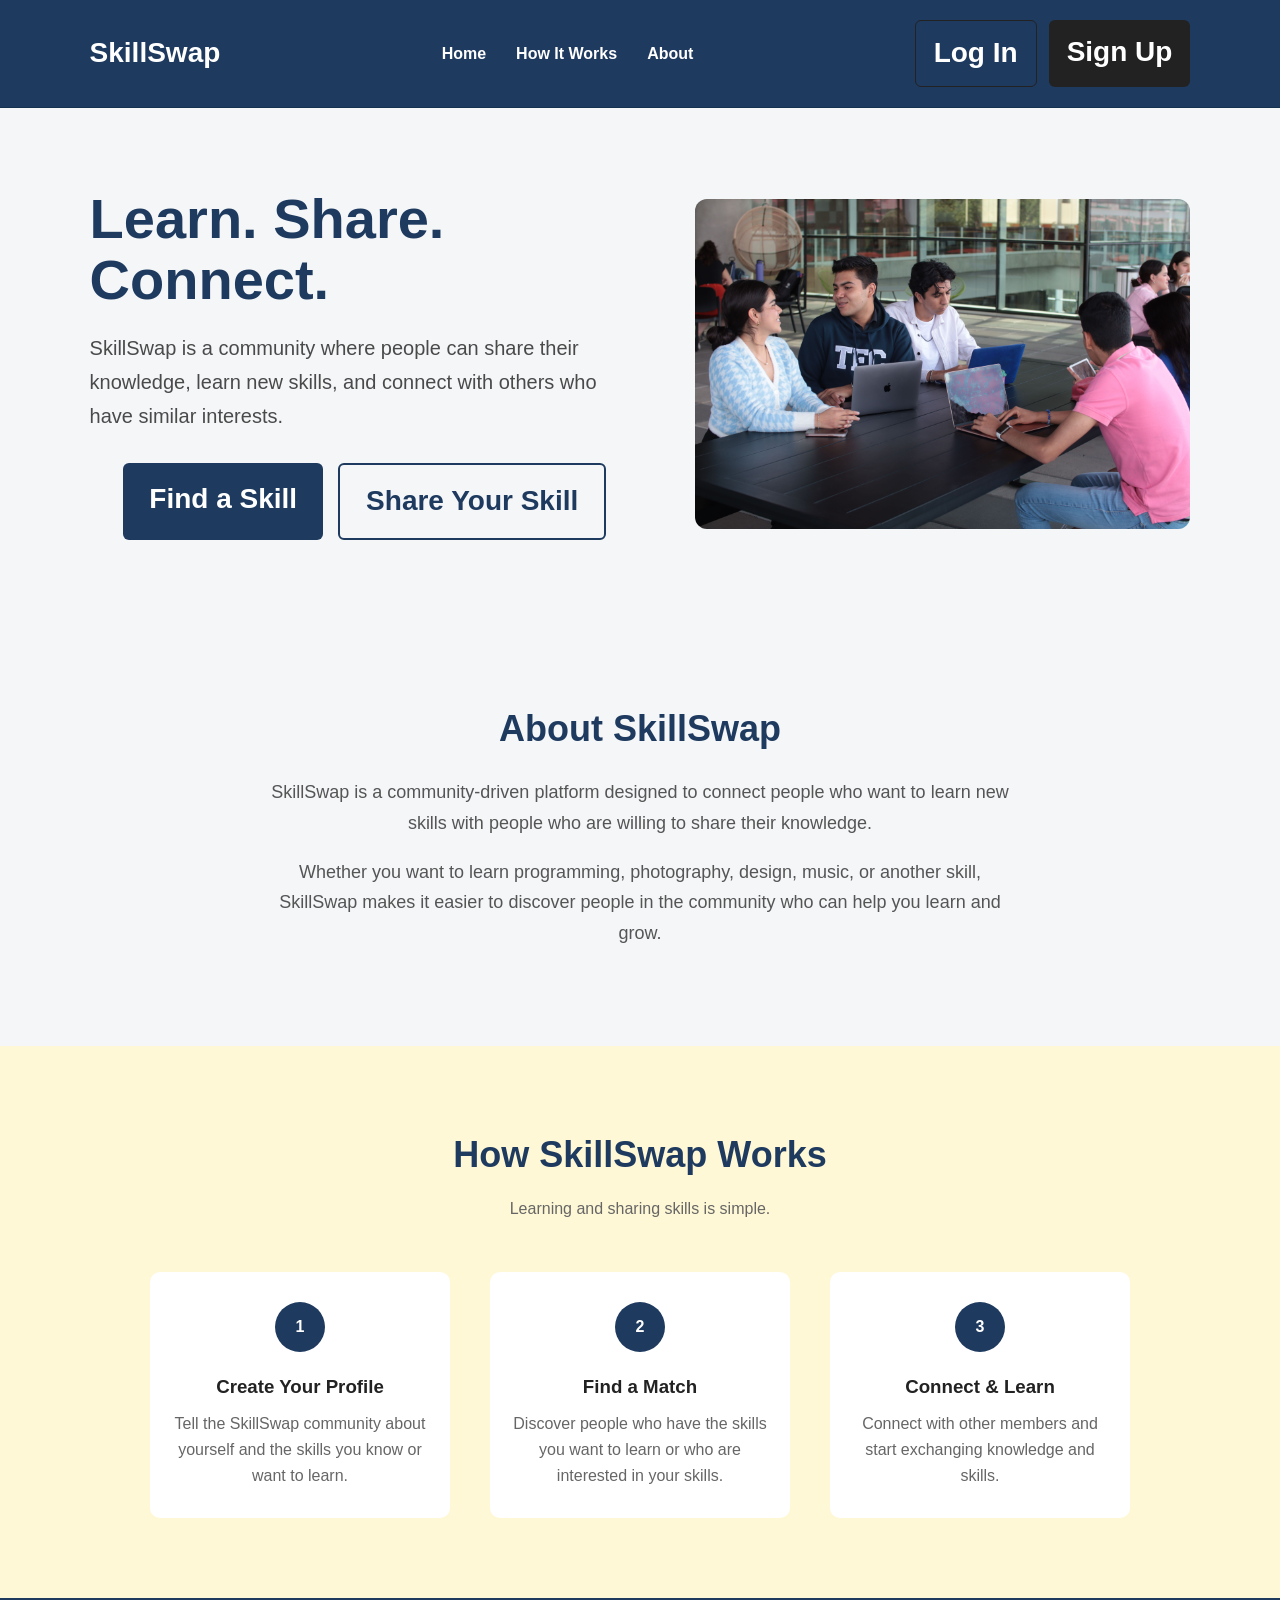
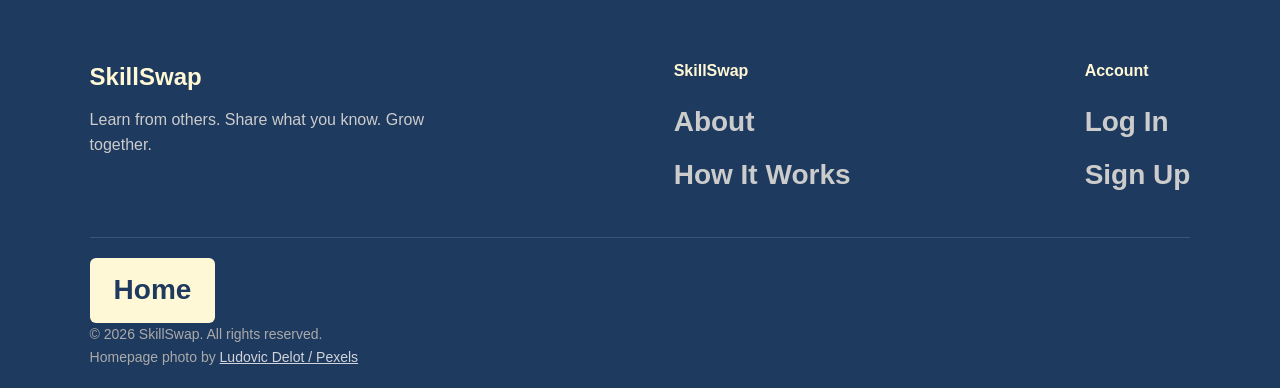
==== index.html @ ae525f86 "Add files via upload" ====
<!DOCTYPE html>
<html lang="en">

<head>
    <meta charset="UTF-8">
    <meta name="viewport" content="width=device-width, initial-scale=1.0">

    <title>SkillSwap | Learn. Share. Connect.</title>

    <link rel="stylesheet" href="css/style.css">
</head>

<body>

    <!-- ===============================
         Navigation Bar
         =============================== -->

    <header>
        <nav class="navbar">

            <div class="logo">
                <a href="index.html">SkillSwap</a>
            </div>

            <ul class="nav-links">
                <li>
                    <a href="#home" id="nav-home-button">Home</a>
                </li>

                <li id="dashboard-nav" hidden>
                    <a href="#user-dashboard">Dashboard</a>
                </li>

                <li id="browse-skills-nav" hidden>
                    <a href="#browse-skills">Browse Skills</a>
                </li>

                <li>
                    <a href="#how-it-works">How It Works</a>
                </li>

                <li>
                    <a href="#about">About</a>
                </li>
            </ul>

            <div class="nav-buttons">
                <a href="#" class="login-button" id="login-button">Log In</a>
                <a href="#" class="signup-button" id="signup-button">Sign Up</a>
                <a href="#" class="login-button" id="logout-button" hidden>Log Out</a>
            </div>

        </nav>
    </header>


    <!-- ===============================
         Main Content
         =============================== -->

    <main>

    <!-- ===============================
     Hero Section
     ================================ -->

<section id="home" class="hero">

    <div class="hero-content">

        <h1>Learn. Share. Connect.</h1>

        <p>
            SkillSwap is a community where people can share
            their knowledge, learn new skills, and connect
            with others who have similar interests.
        </p>

        <div class="hero-buttons">

            <a href="#" class="primary-button" id="find-skill-button">
                Find a Skill
            </a>

            <a href="#" class="secondary-button" id="share-skill-button">
                Share Your Skill
            </a>

        </div>

    </div>

    <div class="hero-image">
    <img
        src="images/skill-sharing.jpg"
        alt="Students collaborating and sharing knowledge"
    >
</div>

</section>  <!-- closes hero section -->

<!-- ===============================
         Sign Up Form
         =============================== -->

<section id="signup-section" class="signup-section">

    <div class="signup-form">

        <h2>Create Your Account</h2>

        <p>
            Join SkillSwap and start learning and sharing skills 
            with the community.
        </p>

    <input
        type="text"
        id="signup-name"
        placeholder="Full name"
    >

    <input
        type="email"
        id="signup-email"
        placeholder="Email address"
        >

    <input
        type="password"
        id="signup-password"
        placeholder="Password"
    >

    <button id="create-account-button">
        Create Account
    </button>
    
    <div id="signup-result"></div>
    
    <button type="button" id="go-to-login-button" hidden>
        Go to Log In
    </button>
    
</div>
</section>

<!-- ===============================
     Log In Form
     ================================ -->

<section id="login-section" class="login-section">

        <div class="login-form">

            <h2>Welcome Back</h2>

            <p>
                Log in to your SkillSwap account.
            </p>

            <input
                type="email"
                id="login-email"
                placeholder="Email address"
            >

            <input
                type="password"
                id="login-password"
                placeholder="Password"
            >

            <button id="login-submit-button">
                Log In
            </button>

            <div id="login-result"></div>

        </div>
    
</section>

<!-- ===============================
     User Dashboard
     ================================ -->

<section id="user-dashboard" class="user-dashboard">

        <div class="dashboard-content">

            <h2>My Dashboard</h2>

            <p>
                Manage your SkillSwap profile, skills, and connections.
            </p>

            <div class="dashboard-cards">

                <div class="dashboard-card" id="profile-card">

                <h3>My Profile</h3>

                <p>
                    View and manage your SkillSwap profile information.
                </p>

            </div>

            <div class="dashboard-card" id="my-connections-card">

                <h3>My Connections</h3>

                <p>
                    View and manage the people you have connected with on SkillSwap.
                </p>

            </div>

            <div class="dashboard-card" id="my-skills-card">

                <h3>My Skills</h3>

                <p>
                    View the skills you can teach and the skills you want to learn.
                </p>

            </div>

            <div class="dashboard-card" id="notifications-card">

                <h3>
                    Notifications
                    <span id="notification-count" class="notification-count" hidden>0</span>
                </h3>

                <p>
                    View connection requests and other SkillSwap notifications.
                </p>

            </div>

        </div> <!-- closes dashboard-cards --> 

        <!-- Dashboard Quick Actions -->
        <div class="dashboard-actions">

            <h3>What would you like to do today?</h3>

            <p>
                Discover new skills or share your knowledge with other students.
            </p>

            <div class="dashboard-action-buttons">
                <button type="button" id="dashboard-find-skill">
                    Find a Skill
                </button>

            <button type="button" id="dashboard-share-skill">
                Share Your Skill
            </button>
        </div>

    </div>
        
        <!-- Dashboard Form Area -->
        <div class="dashboard-form-area">

            <!-- Find a Skill Form -->

        <div id="skill-search" class="skill-search" hidden>

            <h2>Find Your Skill</h2>

            <input
                type="text"
                id="skill-input"
                placeholder="What skill do you want to learn?"
            >

            <button id="search-button">
                Search
            </button>

            <button id="clear-search-button">
                Clear
            </button>

            <div id="search-result"></div>

            <div id="match-result"></div>

            <div id="profile-result"></div>

        </div>
        <!-- Share Your Skill Form -->

        <div id="share-skill-form" class="share-skill-form">

            <h2>Share Your Skill</h2>

            <input
                type="text"
                id="name-input"
                placeholder="Your name"
            >

            <input
                type="text"
                id="skill-share-input"
                placeholder="What skill can you teach?"
            >

            <textarea
                id="bio-input"
                maxlength="200"
                placeholder="Tell us a little bit about your skill..."
            ></textarea>

            <p id="bio-counter">0 /200 characters</p>

            <button id="submit-skill-button">
                Share Skill
            </button>

            <button type="button" id="clear-share-skill-button">
                Clear
            </button>

            <div id="share-result"></div>

        </div>

    </div>

        <div id="dashboard-profile" class="dashboard-profile"></div>

    </div>

</section>


    <!-- ===============================
         Browse Skills Section
         =============================== -->

         <section id="browse-skills" class="browse-skills" hidden>

            <h2>Browse Skills</h2>

            <p>
                Explore skills shared by members of the SkillSwap community.
            </p>

            <div id="skills-container" class="skills-container">

            </div>

         </section>

    <!-- ===============================
         About Section
    ==================================== -->

    <section id="about" class="about">

        <div class="about-content">

            <h2>About SkillSwap</h2>

            <p>
                SkillSwap is a community-driven platform designed to connect
                people who want to learn new skills with people who are willing 
                to share their knowledge.
            </p>

            <p>
                Whether you want to learn programming, photography, design,
                music, or another skill, SkillSwap makes it easier to discover 
                people in the community who can help you learn and grow.
            </p>
        </div>
    </section>

    <!-- ===============================
         How It Works Section 
         =============================== -->

        <section id="how-it-works" class="how-it-works">

            <div class="section-heading">

                <h2>How SkillSwap Works</h2>

                <p>
                    Learning and sharing skills is simple.
                </p>

            </div>


            <div class="steps">

    <!-- ===============================
         Step 1 
         =============================== -->

                <div class="step">

                    <div class="step-number">
                        1
                    </div>

                    <h3>Create Your Profile</h3>

                    <p>
                        Tell the SkillSwap community about yourself
                        and the skills you know or want to learn.
                    </p>

                </div>


    <!-- =============================== 
         Step 2
         =============================== -->

                <div class="step">

                    <div class="step-number">
                        2
                    </div>

                    <h3>Find a Match</h3>

                    <p>
                        Discover people who have the skills you want
                        to learn or who are interested in your skills.
                    </p>

                </div>


    <!-- ===============================
         Step 3 
         =============================== -->

                <div class="step">

                    <div class="step-number">
                        3
                    </div>

                    <h3>Connect & Learn</h3>

                    <p>
                        Connect with other members and start
                        exchanging knowledge and skills.
                    </p>

                </div>

            </div>

        </section>


    <!-- =============================== 
         Skill Match Section 
         ===============================-->

        <section id="skill-match" class="skill-match" hidden>

            <div class="match-content">

                <h2>Find Your Skill Match</h2>

                <p>
                    SkillSwap helps you discover people based on
                    the skills you want to learn and the skills
                    you can share.
                </p>

                <a href="#" class="primary-button" id="explore-matches-button">
                    Explore Skill Matches
                </a>

            </div>

        </section>

    </main>


    <!-- ===============================
         Footer
         =============================== -->

    <footer>

        <div class="footer-content">

    <!-- ===============================
         Footer Brand 
         =============================== -->

            <div class="footer-brand">

                <h3>SkillSwap</h3>

                <p>
                    Learn from others. Share what you know.
                    Grow together.
                </p>

            </div>


    <!-- ===============================
         SkillSwap Links 
         =============================== -->

            <div class="footer-links">

                <h4>SkillSwap</h4>

                <a href="#about">About</a>
                <a href="#how-it-works">How It Works</a>
                <a href="#browse-skills" id="footer-browse-skills" hidden>Browse Skills</a>
            </div>


    <!-- ===============================
         Account Links 
         =============================== -->

            <div class="footer-links">

                <h4>Account</h4>

                <a href="#" id="footer-login-button">Log In</a>
                <a href="#" id=footer-signup-button>Sign Up</a>
                <a href="#" id="footer-logout-button" hidden>Log Out</a>

            </div>

        </div>


        <div class="footer-bottom">

            <a href="#" id="footer-home-button">Home</a>
            
            <p>&copy; 2026 SkillSwap. All rights reserved.</p>

            <p class="photo-credit">
                Homepage photo by
                <a href="https://www.pexels.com/photo/colleagues-sitting-with-laptops-by-table-at-office-16420344/"
                   target="_blank"
                   rel="noopener noreferrer">
                    Ludovic Delot / Pexels
                </a>
            </p>

        </div>

    </footer>

<script src="js/script.js"></script>

</body>

</html>
---- css/style.css ----
html {
    scroll-behavior: smooth;
}

/* ===============================
General Page Styles 
=============================== */
*{
    margin: 0;
    padding: 0;
    box-sizing: border-box;
}

body{
    font-family: 'Arial', sans-serif;
    line-height: 1.6;
    background-color: #f4f4f4;
    color: #222;
}

a {
    color: inherit;
    text-decoration: none;
}

/* ===============================
Navigation Bar
=============================== */

.navbar {
    display: flex;
    align-items: center;
    justify-content: space-between;
    padding: 20px 7%;
    background-color: #1e3a5f;
    border-bottom: 1px solid #16304f;
}

 a {
    font-size: 28px;
    font-weight: bold;
    color: white;
}

.nav-links {
    display: flex;
    list-style: none;
    gap: 30px;
}

.nav-links a {
    font-size: 16px;
    color: white;
}

.nav-links a:hover {
    text-decoration: underline;
}

.nav-buttons {
    display: flex;
    gap: 12px;
}

.login-button,
.signup-button {
    padding: 10px 18px;
    border: none;
    border-radius: 6px;
    cursor: pointer;
    font-weight: bold;
    transition: 0.2s;
}

.login-button {
    border: 1px solid #222;
    color: #ffffff;
}

.signup-button {
    background-color: #222;
    color: white;
}

.login-button:hover {
    opacity: 0.8;
}

.signup-button:hover {
    background-color: #d4a72c;
    color: #1e3a5f;
}

#logout-button:hover {
    background-color: #d4a72c;
    color: #1e3a5f;
}

/* ===============================
Hero Section
=============================== */

.hero {
    min-height: 400px;
    display: flex;
    justify-content: space-between;
    align-items: center;
    text-align: left;
    padding: 80px 7%;
    background-color: #f4f6f8;
}

.hero-content {
    width: 50%;
    max-width: 600px;
}

.hero-image {
    width: 45%;
}

.hero-image img {
    width: 100%;
    height: auto;
    display: block;
    border-radius: 12px;
}

.hero h1 {
    font-size: 56px;
    margin-bottom: 20px;
    color: #1e3a5f;
    line-height: 1.1;
}

.hero p {
    font-size: 20px;
    margin-bottom: 30px;
    color: #4a4a4a;
    line-height: 1.7;
}

.hero-buttons {
    display: flex;
    gap: 15px;
    justify-content: center;
}

.hero-buttons a {
    white-space: nowrap;
}

.primary-button,
.secondary-button {
    display: inline-block;
    padding: 14px 26px;
    border-radius: 6px;
    font-weight: bold;
    transition: 0.2s;
}

.primary-button {
    background-color: #1e3a5f;
    color: white;
}
.secondary-button {
    border: 2px solid #1e3a5f;
    color: #1e3a5f;
}

.primary-button:hover {
    background-color: #d4a72c;
    color: #1e3a5f;
}

.secondary-button:hover {
    opacity: 0.8;
}

/* ===============================
How It Works 
=============================== */

.how-it-works {
    padding: 80px 7%;
    text-align: center;
}

.section-heading {
    max-width: 600px;
    margin: 0 auto 50px;
}

.section-heading h2 {
    font-size: 36px;
    margin-bottom: 12px;
    color: #1e3a5f;
}

.section-heading p {
    color: #666;
}

.steps {
    display: flex;
    justify-content: center;
    gap: 40px;
}

.step {
    max-width: 300px;
    padding: 30px 20px;
    background-color: #ffffff;
    border-radius: 10px;
    transition: 0.2s;
}

.step:hover {
    transform: translateY(-5px);
}

.step-number {
    width: 50px;
    height: 50px;
    display: flex;
    justify-content: center;
    align-items: center;
    margin: 0 auto 20px;
    border-radius: 50%;
    background-color: #1e3a5f;
    color: white;
    font-weight: bold;
}

.step h3 {
    margin-bottom: 10px;
}

.step p {
    color: #666;
}

/* ===============================
Skill Match Section
=============================== */
.skill-match {
    padding: 90px 7%;
    text-align: center;
    background-color: #f4f6f8;
}

.match-content {
    max-width: 650px;
    margin: 0 auto;
    padding: 45px 30px;
    background-color: #ffffff;
    border-radius: 10px;
    transform: translateY(-5px);
}

.match-content h2 {
    font-size: 36px;
    margin-bottom: 15px;
    color: #1e3a5f;
}

.match-content p {
    margin-bottom: 30px;
    color: #555;
}

main {
    flex: 1;
}

/* ===============================
Footer
=============================== */

footer {
    background-color: #1e3a5f;
    color: white;
    padding: 60px 7% 20px;
}

.footer-content {
    display: flex;
    justify-content: space-between;
    gap: 50px;
}

.footer-brand {
    max-width: 350px;
}

.footer-brand h3 {
    font-size: 24px;
    margin-bottom: 10px;
    color: #fff8d6;
}

.footer-brand p {
    color: #cccccc;
}

.footer-links {
    display: flex;
    flex-direction: column;
    gap: 8px;
}

.footer-links h4 {
    margin-bottom: 8px;
    color: #fff8d6;
}

.footer-links a {
    color: #cccccc;
}

.footer-links a:hover {
    color: #fff8d6;
}

.footer-bottom {
    margin-top: 40px;
    padding-top: 20px;
    border-top: 1px solid #36577a;
}    

.footer-bottom p {
    color: #aaaaaa;
    font-size: 14px;
}

/* ===============================
Mobile / Responsive Design
=============================== */

@media (max-width: 768px) {
    
    .navbar {
        flex-direction: column;
        gap: 10px;
    }

    .hero {
    flex-direction: column;
    text-align: center;
    gap: 30px;
    }

    .hero-content,
    .hero-image {
    width: 100%;
    max-width: 100%;
    }

    .login-button,
    .signup-button {
    font-size: 16px;
    padding: 10px 18px;
    }

    .nav-links {
        flex-wrap: wrap;
        justify-content: center;
    }

    .hero h1 {
        font-size: 40px;
    }
    .hero p {
        font-size: 18px;
    }

    .hero-buttons {
        flex-direction: column;
        align-items: center;
    }

    .hero-buttons a {
        font-size: 16px;
        padding: 12px 20px;
    }
    
    .skills-container{
        grid-template-columns: repeat(2, 1fr);
    }
    
    .steps {
        flex-direction: column;
        align-items: center;
    }

    .footer-content {
        flex-direction: column;
    }

}

body {
    background-color: #fff8d6;
}

/* ===============================
   Skill Search
================================== */

.skill-search {
    display: none;
    max-width: 600px;
    margin: 40px auto 0;
    padding: 30px;
    background-color: #ffffff;
    border-radius: 10px;
}

#search-result {
    margin-top: 20px;
    font-weight: bold;
    color: #1e3a5f;
}

.skill-search h2 {
    margin-bottom: 20px;
    color: #1e3a5f;
    text-align: center;
}

#bio-counter {
    margin-top: -8px;
    margin-bottom: 15px;
    font-size: 13px;
    color: #777777;
    text-align: right;
}

#share-result {
    margin-top: 15px;
    padding: 12px;
    border-radius: 6px;
    font-weight: bold;
    text-align: center;
}

#share-result:empty {
    display: none;
}

#share-result.success {
background-color: #e8f5e9;
color: #2e7d32;
border: 1px solid #a5d6a7;
}

#share-result.error {
    background-color: #fdecea;
    color: #b3261e;
    border: 1px solid #f5c2c0;
}

.share-skill-form input,
.share-skill-form textarea{
    width: 100%;
    padding: 12px;
    margin-bottom: 15px;
    border: 1px solid #cccccc;
    border-radius: 6px;
    font-size: 16px;
    font-family: inherit;
    box-sizing: border-box;
}

#skill-input {
    width: 100%;
    margin-bottom: 15px;
    padding: 12px;
    border: 1px solid #cccccc;
    border-radius: 6px;
    font-size: 16px;
    box-sizing: border-box;
}

#search-button {
    padding: 12px 20px;
    margin-left: 0;
    border: none;
    border-radius: 6px;
    background-color: #1e3a5f;
    color: white;
    font-weight: bold;
    cursor: pointer;
}

#search-button:hover {
    background-color: #d4a72c;
    color: #1e3a5f;
}

#clear-search-button {
    padding: 12px 20px;
    margin-left: 8px;
    border: 2px solid #1e3a5f;
    border-radius: 6px;
    background-color: #ffffff;
    color: #1e3a5f;
    font-weight: bold;
    cursor: pointer;
}

#clear-search-button:hover {
    background-color: #f4f6f8;
}

.skill-card {
    margin: 10px;
    padding: 12px;
    background-color: #f4f6f8;
    border: 1px solid #dddddd;
    border-radius: 6px;
    font-weight: bold;
    color: #1e3a5f;
}

.skill-card:hover {
    transform: translateY(-3px);
    cursor: pointer;
}

#match-result {
    margin-top: 25px;
    padding: 20px;
    background-color: #fff8d6;
    border: 1px solid #e6d98c;
    border-radius: 8px;
    color: #1e3a5f;
    font-weight: bold;
}

.member-card {
    margin-top: 12px;
    padding: 15px;
    background-color: #ffffff;
    border: 1px solid #dddddd;
    border-radius: 6px;
    color: #1e3a5f;
    font-weight: bold;
}

.member-card:hover {
    transform: translateY(-3px);
    cursor: pointer;
}

#profile-result {
    margin-top: 25px;
    padding: 20px;
    background-color: #ffffff;
    border: 1px solid #dddddd;
    border-radius: 10px;
    color: #1e3a5f;
    box-shadow: 0 3px 8px rgba(0, 0, 0, 0.08);
}

#profile-result h3 {
    margin-bottom: 10px;
    font-size: 24px;
}

#profile-result p {
    margin: 8px 0;
    font-weight: normal;
}

.profile-picture {
    width: 70px;
    height: 70px;
    margin-bottom: 15px;
    display: flex;
    align-items: center;
    justify-content: center;
    background-color: #f4f6f8;
    border: 2px solid #1e3a5f;
    border-radius: 50%;
    font-size: 35px;
}

.profile-bio {
    margin: 15px 0;
    padding: 12px;
    background-color: #f4f6f8;
    border-left: 4px solid #1e3a5f;
    border-radius: 6px;
    color: #555555;
    font-style: italic;
    line-height: 1.5;
}

#profile-result .profile-skill {
    margin: 5px 0 15px;
    color: #1e3a5f;
    font-weight: bold;
    font-size: 18px;
}

#profile-result .profile-help {
    margin-top: 15px;
    padding-top: 12px;
    border-top: 1px solid #dddddd;
    color: #555555;
}

.connect-button {
    margin-top: 15px;
    padding: 12px 24px;
    border: none;
    border-radius: 6px;
    background-color: #1e3a5f;
    color: #ffffff;
    font-size: 16px;
    font-weight: bold;
    cursor: pointer;
    transition: 0.2s;
}

.connect-button:not(:disabled):hover {
    background-color: #d4a72c;
    color: #1e3a5f;
}

.share-skill-form {
    display: none;
    max-width: 600px;
    margin: 40px auto 0;
    padding: 30px;
    background-color: #ffffff;
    border-radius: 10px;
    box-sizing: border-box;
}

.share-skill-form h2 {
    margin-bottom: 20px;
    color: #1e3a5f;
    text-align: center;
}

#match-result:empty{
    display: none;
}

#profile-result:empty {
    display: none;
}

#submit-skill-button {
    padding: 12px 24px;
    border: none;
    border-radius: 6px;
    background-color: #1e3a5f;
    color: #ffffff;
    font-size: 16px;
    font-weight: bold;
    cursor: pointer;
    transition: 0.2s;
}

#submit-skill-button:hover {
    background-color: #d4a72c;
    color: #1e3a5f;
}

/* ===============================
   Browse Skills Section
================================== */

.browse-skills {
    padding: 70px 7%;
    background-color: #fff8d6;
    text-align: center;
}

.browse-skills h2 {
    margin-bottom: 15px;
    font-size: 36px;
    color: #1e3a5f;
}

.browse-skills > p {
    margin-bottom: 35px;
    font-size: 18px;
    color: #555555;
}

.skills-container {
    max-width: 900px;
    margin: 0 auto;
    display: grid;
    grid-template-columns: repeat(4,1fr);
    gap: 20px;
}

.browse-skill-card {
    padding: 25px 15px;
    background-color: #ffffff;
    border: 1px solid #e6d98c;
    border-radius: 10px;
    color: #1e3a5f;
    font-weight: bold;
    font-size: 17px;
    transition: 0.2s;
}

.browse-skill-card:hover {
    transform: translateY(-4px);
    cursor: pointer;
}

@media (max-width: 768px) {
    .skills-container{
        grid-template-columns: repeat(2, 1fr);
    }
}

/* ===============================
   About Section
================================== */

.about {
    padding: 80px 7%;
    background-color: #f4f6f8;
    text-align: center;
}

.about-content {
    max-width: 750px;
    margin: 0 auto;
}

.about-content h2 {
    margin-bottom: 20px;
    font-size: 36px;
    color: #1e3a5f;
}

.about-content p {
    margin-bottom: 18px;
    font-size: 18px;
    line-height: 1.7;
    color: #555555;
}

/* ===============================
   Sign Up Section
================================== */

.signup-section {
    display: none;
    padding: 80px 7%;
    background-color: #f4f6f8;
}

.signup-form {
    max-width: 500px;
    margin: 0 auto;
    padding: 35px;
    background-color: #ffffff;
    border-radius: 10px;
    text-align: center;
}

.signup-form h2 {
    margin-bottom: 10px;
    font-size: 32px;
    color: #1e3a5f;
}

.signup-form p {
    margin-bottom: 25px;
    color: #555555;
}

.signup-form input {
    width: 100%;
    padding: 12px;
    margin-bottom: 15px;
    border: 1px solid #cccccc;
    border-radius: 6px;
    font-size: 16px;
    box-sizing: border-box;
}

#create-account-button {
    padding: 12px;
    border: none;
    border-radius: 6px;
    background-color: #1e3a5f;
    color: #ffffff;
    font-size: 16px;
    font-weight: bold;
    cursor: pointer;
}

#create-account-button:hover {
    background-color: #d4a72c;
    color: #1e3a5f;
}

#go-to-login-button {
    margin-top: 15px;
    padding: 12px 24px;
    background-color: #1e3a5f;
    color: #ffffff;
    border: none;
    border-radius: 6px;
    font-size: 16px;
    font-weight: bold;
    cursor: pointer;
}

#go-to-login-button:hover {
    background-color: #d4a72c;
    color: #1e3a5f;
}

#go-to-login-button[hidden] {
    display: none;
}

#signup-result {
    margin-top: 15px;
    padding: 12px;
    border-radius: 6px;
    font-weight: bold;
}

#signup-result:empty {
    display: none;
}

#signup-result.success {
    background-color: #e8f5e9;
    color: #2e7d32;
    border: 1px solid #a5d6a7;
}

#signup-result.error {
    background-color: #fdecea;
    color: #b3261e;
    border: 1px solid #f5c2c0
}

/* ===============================
   Log In Section
================================== */

.login-section {
    display: none;
    padding: 80px 7%;
    background-color: #f4f6f8;
}

.login-form {
    max-width: 500px;
    margin: 0 auto;
    padding: 35px;
    background-color: #ffffff;
    border-radius: 10px;
    text-align: center;
}

.login-form h2 {
    margin-bottom: 10px;
    font-size: 32px;
    color: #1e3a5f;

}

.login-form p {
    margin-bottom: 25px;
    color: #555555;
}

.login-form input {
    width: 100%;
    padding: 12px;
    margin-bottom: 15px;
    border: 1px solid #cccccc;
    border-radius: 6px;
    font-size: 16px;
    box-sizing: border-box;
}

#login-submit-button {
    padding: 12px 24px;
    border: none;
    border-radius: 6px;
    background-color: #1e3a5f;
    color: #ffffff;
    font-size: 16px;
    font-weight: bold;
    cursor: pointer;
}

#login-submit-button:hover {
    background-color: #d4a72c;
    color: #1e3a5f;
}

#login-result {
    margin-top: 15px;
    padding: 12px;
    border-radius: 6px;
    font-weight: bold;
}

#login-result:empty {
    display: none;
}

#login-result.success {
    background-color: #e8f5e9;
    color: #2e7d32;
    border: 1px solid #a5d6a7;
}

#login-result.error {
    background-color: #fdecea;
    color: #b3261e;
    border: 1px solid #f5c2c0;
}

/* ===============================
   User Dashboard
================================== */

.user-dashboard {
    display: none;
    padding: 80px 7%;
    background-color: #fff8d6;
}

.dashboard-content {
    max-width: 900px;
    margin: 0 auto;
    text-align: center;
}

.dashboard-content h2 {
    margin-bottom: 15px;
    font-size: 36px;
    color: #1e3a5f;
}

.dashboard-content > p {
    margin-bottom: 30px;
    font-size: 18px;
    color: #555555;
}

.dashboard-cards {
    display: grid;
    grid-template-columns: repeat(2, 1fr);
    gap: 20px;
}

.dashboard-card {
    padding: 25px;
    background-color: #ffffff;
    border: 1px solid #e6d98c;
    border-radius: 10px;
    text-align: left;
    cursor: pointer;
}
.dashboard-card h3 {
    margin-bottom: 10px;
    font-size: 24px;
    color: #1e3a5f;
}

.dashboard-card:hover h3 {
    text-decoration: underline;
}

.dashboard-card p {
    margin: 0;
    color: #555555;
    line-height: 1.6;
}

.dashboard-profile {
    margin-top: 25px;
    padding: 25px;
    background-color: #ffffff;
    border: 1px solid #e6d98c;
    border-radius: 10px;
    text-align: left;
}

.dashboard-profile:empty {
    display: none;
}

.dashboard-profile h3 {
    margin-bottom: 15px;
    font-size: 24px;
    color: #1e3a5f;
}

.dashboard-profile p {
    margin-bottom: 10px;
    color: #555555;
    line-height: 1.6;
}

#edit-profile-button,
#edit-skills-button {
    margin-top: 10px;
    padding: 12px 20px;
    border: none;
    border-radius: 6px;
    background-color: #1e3a5f;
    color: #ffffff;
    font-size: 15px;
    font-weight: bold;
    cursor: pointer;
    transition: 0.2s;
}

#edit-skills-button:hover {
    background-color: #d4a72c;
    color: #1e3a5f;
}

#edit-profile-button:hover {
    background-color: #d4a72c;
    color: #1e3a5f;
}

.dashboard-profile input,
.dashboard-profile textarea {
    width: 100%;
    padding: 12px;
    margin-bottom: 15px;
    border: 1px solid #cccccc;
    border-radius: 6px;
    font-size: 16px;
    font-family: inherit;
    box-sizing: border-box;
}

.dashboard-profile textarea {
    min-height: 100px;
    resize: vertical;
}

#save-profile-button,
#save-skills-button {
    padding: 12px 20px;
    border: none;
    border-radius: 6px;
    background-color: #1e3a5f;
    color: #ffffff;
    font-size: 15px;
    font-weight: bold;
    cursor: pointer;
    transition: 0.2s;
}

#save-skills-button:hover {
    background-color: #d4a72c;
    color: #1e3a5f;
}

#save-profile-button:hover {
    background-color: #d4a72c;
    color: #1e3a5f;
}

/* Disabled Connect Button */
.connect-button:disabled {
    background-color: #cccccc;
    color: #555555;
    cursor: not-allowed;
    opacity: 0.7;
}

/* My Connections - Accept Button */
.accept-connection-button {
    background-color: #1e3a5f;
    color: white;
    border: none;
    padding: 10px 18px;
    border-radius: 6px;
    cursor: pointer;
    font-weight: bold;
    margin: 5px;
}

.accept-connection-button:not(:disabled):hover {
    background-color: #d4a72c;
    color: #1e3a5f;
}

/* My Connections - Decline Button */
.decline-connection-button {
    background-color: white;
    color: #1e3a5f;
    border: 2px solid #1e3a5f;
    padding: 8px 16px;
    border-radius: 6px;
    cursor: pointer;
    font-weight: bold;
    margin: 5px;
}

.decline-connection-button:not(:disabled):hover {
    background-color: #b3261e;
    color: #ffffff;
}

/* SkillSwap Notification Messages */
#notifications-list p {
    background-color: #fff8d6;
    color: #1e3a5f;
    padding: 15px 20px;
    border-left: 4px solid #1e3a5f;
    border-radius: 6px;
    font-weight: 600;
    margin-top: 15px;
}

/* Clickable notifications */
.clickable-notification {
    cursor: pointer;
}

.clickable-notification:hover {
    text-decoration: underline;
}

/* Notification action button */
.notification-action {
    display: block;
    background: none;
    border: none;
    padding: 0;
    margin-top: 8px;
    color: #1e3a5f;
    font-size: 14px;
    font-weight: 600;
    text-decoration: underline;
    cursor: pointer;
    text-align: left;
}

/* Show hand cursor over clickable notifications */
#notifications-list .clickable-notification,
#notifications-list .clickable-notification * {
    cursor: pointer;
}

/* =====================================
   Footer Home Button
===================================== */

.footer-bottom a {
    display: inline-block;
    background-color: #fff8d6;
    color: #1e3a5f;
    padding: 10px 24px;
    border-radius: 6px;
    text-decoration: none;
    font-weight: 600;
    transition: background-color 0.3s ease;
}

.footer-bottom a:hover {
    background-color: #ffffff;
    color: #1e3a5f;
    text-decoration: underline;
    cursor: pointer;
}

/* =====================================
   Dashboard Notification Counter
===================================== */

.notification-count {
    display: inline-block;
    background-color: #1e3a5f;
    color: #ffffff;
    font-size: 13px;
    font-weight: 700;
    padding: 4px 9px;
    border-radius: 50px;
    margin-left: 8px;
    vertical-align: middle;
}

.notification-count[hidden] {
    display: none;
}
/* ===============================
   Dashboard Quick Action Buttons
   =============================== */

.dashboard-actions {
    background-color: #ffffff;
    border: 1px solid #e6d98c;
    padding: 30px;
    margin: 30px auto 0;
    border-radius: 12px;
    text-align: center;
    max-width: 1000px;
}

.dashboard-actions h3 {
    color: #1e3a5f;
    font-size: 24px;
    margin-bottom: 12px;
}

.dashboard-actions p {
    color: #444;
    font-size: 16px;
    line-height: 1.6;
}
.dashboard-action-buttons {
    display: flex;
    justify-content: center;
    gap: 20px;
    margin-top: 25px;
}

.dashboard-action-buttons button {
    background-color: #1e3a5f;
    color: white;
    border: 2px solid #1e3a5f;
    padding: 14px 28px;
    border-radius: 8px;
    font-size: 16px;
    font-weight: 600;
    cursor: pointer;
    transition: all 0.3s ease;
}

.dashboard-action-buttons button:hover {
    background-color: #d4a72c;
    border-color: #d4a72c;
    color: #1e3a5f;
}

/* ===============================
   Dashboard Mobile Layout
   =============================== */

@media (max-width: 768px) {
    .dashboard-cards {
        grid-template-columns: 1fr;
    }

    .dashboard-action-buttons {
        flex-direction: column;
        align-items: center;
    }
}
/* Share Your Skill - Clear Button */
#clear-share-skill-button {
    background-color: white;
    color: #1e3a5f;
    border: 1px solid #e6d98c;
    padding: 10px 20px;
    border-radius: 6px;
    font-size: 16px;
    font-weight: 600;
    cursor: pointer;
    transition: background-color 0.3s ease;
}

#clear-share-skill-button:hover {
    background-color: #fff8d6;
}

.photo-credit a {
    display: inline;
    font-size: 14px;
    font-weight: normal;
    padding: 0;
    margin: 0;
    background: none;
    border: none;
    border-radius: 0;
    color: #d1d5db;
    text-decoration: underline;
}
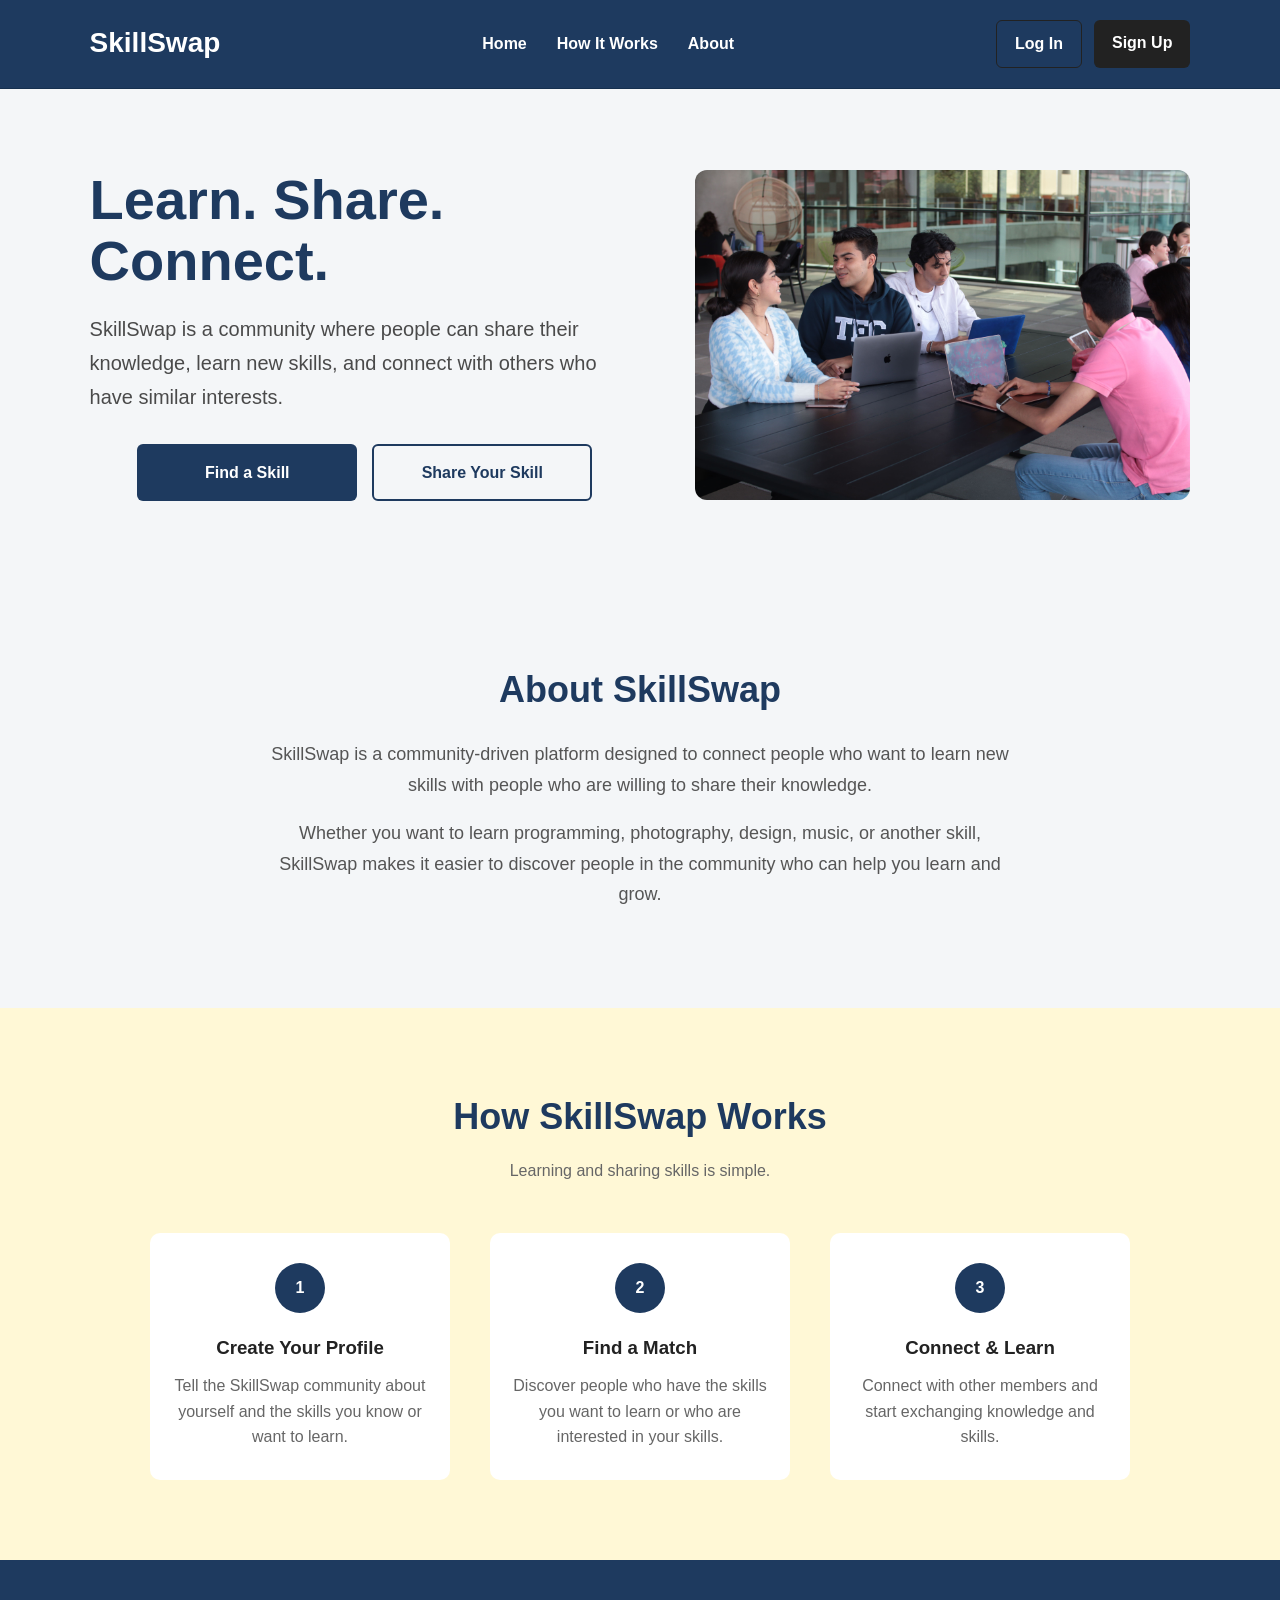
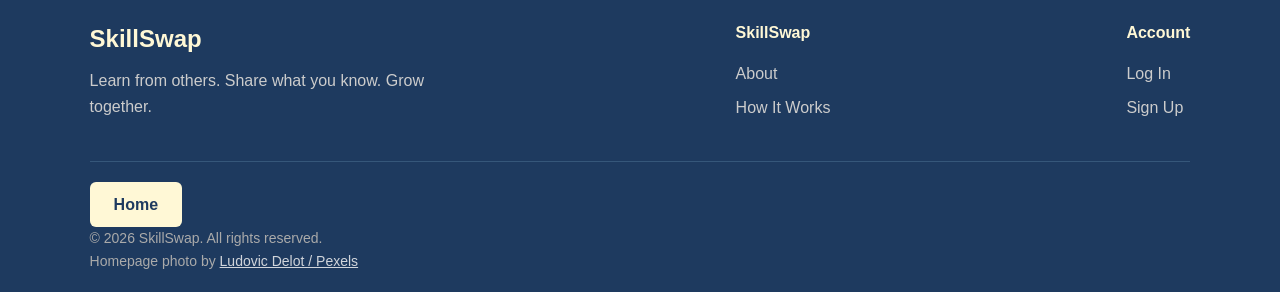
==== commit 2ba31250: "Complete SkillSwap Phase 3 prototype" ====
--- a/index.html
+++ b/index.html
@@ -20,7 +20,7 @@
         <nav class="navbar">
 
             <div class="logo">
-                <a href="index.html">SkillSwap</a>
+                <a href="index.html" id="navbar-user-name">SkillSwap</a>
             </div>
 
             <ul class="nav-links">
--- a/css/style.css
+++ b/css/style.css
@@ -69,6 +69,7 @@
     border-radius: 6px;
     cursor: pointer;
     font-weight: bold;
+    font-size: 16px;
     transition: 0.2s;
 }
 
@@ -146,7 +147,15 @@
     justify-content: center;
 }
 
+/* Homepage - Hero Action Buttons */
 .hero-buttons a {
+    display: inline-flex;
+    align-items: center;
+    justify-content: center;
+    width: 220px;
+    min-height: 56px;
+    font-size: 16px;
+    text-align: center;
     white-space: nowrap;
 }
 
@@ -162,6 +171,7 @@
 .primary-button {
     background-color: #1e3a5f;
     color: white;
+    font-size: 16px;
 }
 .secondary-button {
     border: 2px solid #1e3a5f;
@@ -318,8 +328,11 @@
     color: #cccccc;
 }
 
-.footer-links a:hover {
-    color: #fff8d6;
+.footer-links a {
+    color: #cccccc;
+    font-size: 16px;
+    font-weight: normal;
+    line-height: 1.6;
 }
 
 .footer-bottom {
@@ -341,7 +354,8 @@
     
     .navbar {
         flex-direction: column;
-        gap: 10px;
+        gap: 6px;
+        padding: 12px 5%;
     }
 
     .hero {
@@ -365,6 +379,8 @@
     .nav-links {
         flex-wrap: wrap;
         justify-content: center;
+        column-gap: 20px;
+        row-gap: 8px;
     }
 
     .hero h1 {
@@ -700,14 +716,20 @@
     gap: 20px;
 }
 
+/* Browse Skills - Individual Skill Cards */
 .browse-skill-card {
-    padding: 25px 15px;
+    display: flex;
+    align-items: center;
+    justify-content: center;
+    min-height: 90px;
+    padding: 15px;
     background-color: #ffffff;
     border: 1px solid #e6d98c;
     border-radius: 10px;
     color: #1e3a5f;
     font-weight: bold;
     font-size: 17px;
+    text-align: center;
     transition: 0.2s;
 }
 
@@ -1172,6 +1194,7 @@
     border-radius: 6px;
     text-decoration: none;
     font-weight: 600;
+    font-size: 16px;
     transition: background-color 0.3s ease;
 }
 
@@ -1293,4 +1316,144 @@
     border-radius: 0;
     color: #d1d5db;
     text-decoration: underline;
+}
+
+/* ===============================
+   Dedicated Profile Page
+================================= */
+
+.profile-page {
+    display: block;
+    min-height: 70vh;
+}
+
+/* =====================================
+   Profile Page - Back to Dashboard
+===================================== */
+
+.back-dashboard-link {
+    display: inline-block;
+    padding: 10px 18px;
+    margin-bottom: 20px;
+    background-color: #1e3a5f;
+    color: #ffffff;
+    text-decoration: none;
+    font-weight: 600;
+    border-radius: 6px;
+    transition: background-color 0.3s ease;
+    font-size: 16px;
+}
+
+.back-dashboard-link:hover {
+    background-color: #d4a72c;
+    color: #1e3a5f;
+}
+
+/* =====================================
+   Profile and Skills Completion Notices
+===================================== */
+
+.dashboard-profile .profile-notice,
+.dashboard-profile .skills-notice {
+    color: #b42318;
+    font-size: 16px;
+    font-weight: 600;
+    margin-bottom: 20px;
+}
+
+/* My Connections - Request Action Buttons */
+.connection-accept-btn,
+.connection-decline-btn {
+    padding: 10px 18px;
+    margin: 8px 6px;
+    border: none;
+    border-radius: 6px;
+    font-size: 14px;
+    font-weight: 600;
+    cursor: pointer;
+    transition: background-color 0.2s ease;
+}
+
+/* Accept Button */
+.connection-accept-btn {
+    background-color: #203b61;
+    color: white;
+}
+
+.connection-accept-btn:hover {
+    background-color: #d4a72c;
+    color: #1e3a5f;
+}
+
+/* Decline Button */
+.connection-decline-btn {
+    background-color: #f1f1f1;
+    color: #203b61;
+    border: 1px solid #203b61;
+}
+
+.connection-decline-btn:hover {
+    background-color: #c62828;
+    color: #ffffff;
+}
+
+/* ===============================
+   Tablet Navigation Layout
+================================= */
+
+@media (min-width: 769px) and (max-width: 1100px) {
+    .navbar {
+        flex-direction: column;
+        gap: 12px;
+        padding: 20px 5%;
+    }
+
+    .nav-links {
+        flex-wrap: wrap;
+        justify-content: center;
+        gap: 15px 25px;
+    }
+
+    .nav-buttons .login-button,
+    .nav-buttons .signup-button {
+        font-size: 16px;
+        padding: 10px 18px;
+    }
+}
+
+/* My Profile - Teaching Skills Text Color */
+#dashboard-profile > div {
+    color: #555;
+}
+
+/* My Skills - Teaching Skills Text Color */
+#dashboard-skills > div {
+    color: #555;
+}
+
+/* ===============================
+   My Skills - Remove Buttons
+================================= */
+
+.remove-skill-button {
+    margin-left: 12px;
+    padding: 6px 12px;
+    background-color: #ffffff;
+    color: #b42318;
+    border: 1px solid #b42318;
+    border-radius: 6px;
+    font-size: 14px;
+    font-weight: 600;
+    cursor: pointer;
+    transition: 0.2s;
+}
+
+.remove-skill-button:hover {
+    background-color: #b42318;
+    color: #ffffff;
+}
+
+.remove-skill-button:disabled {
+    opacity: 0.4;
+    cursor: not-allowed;
 }
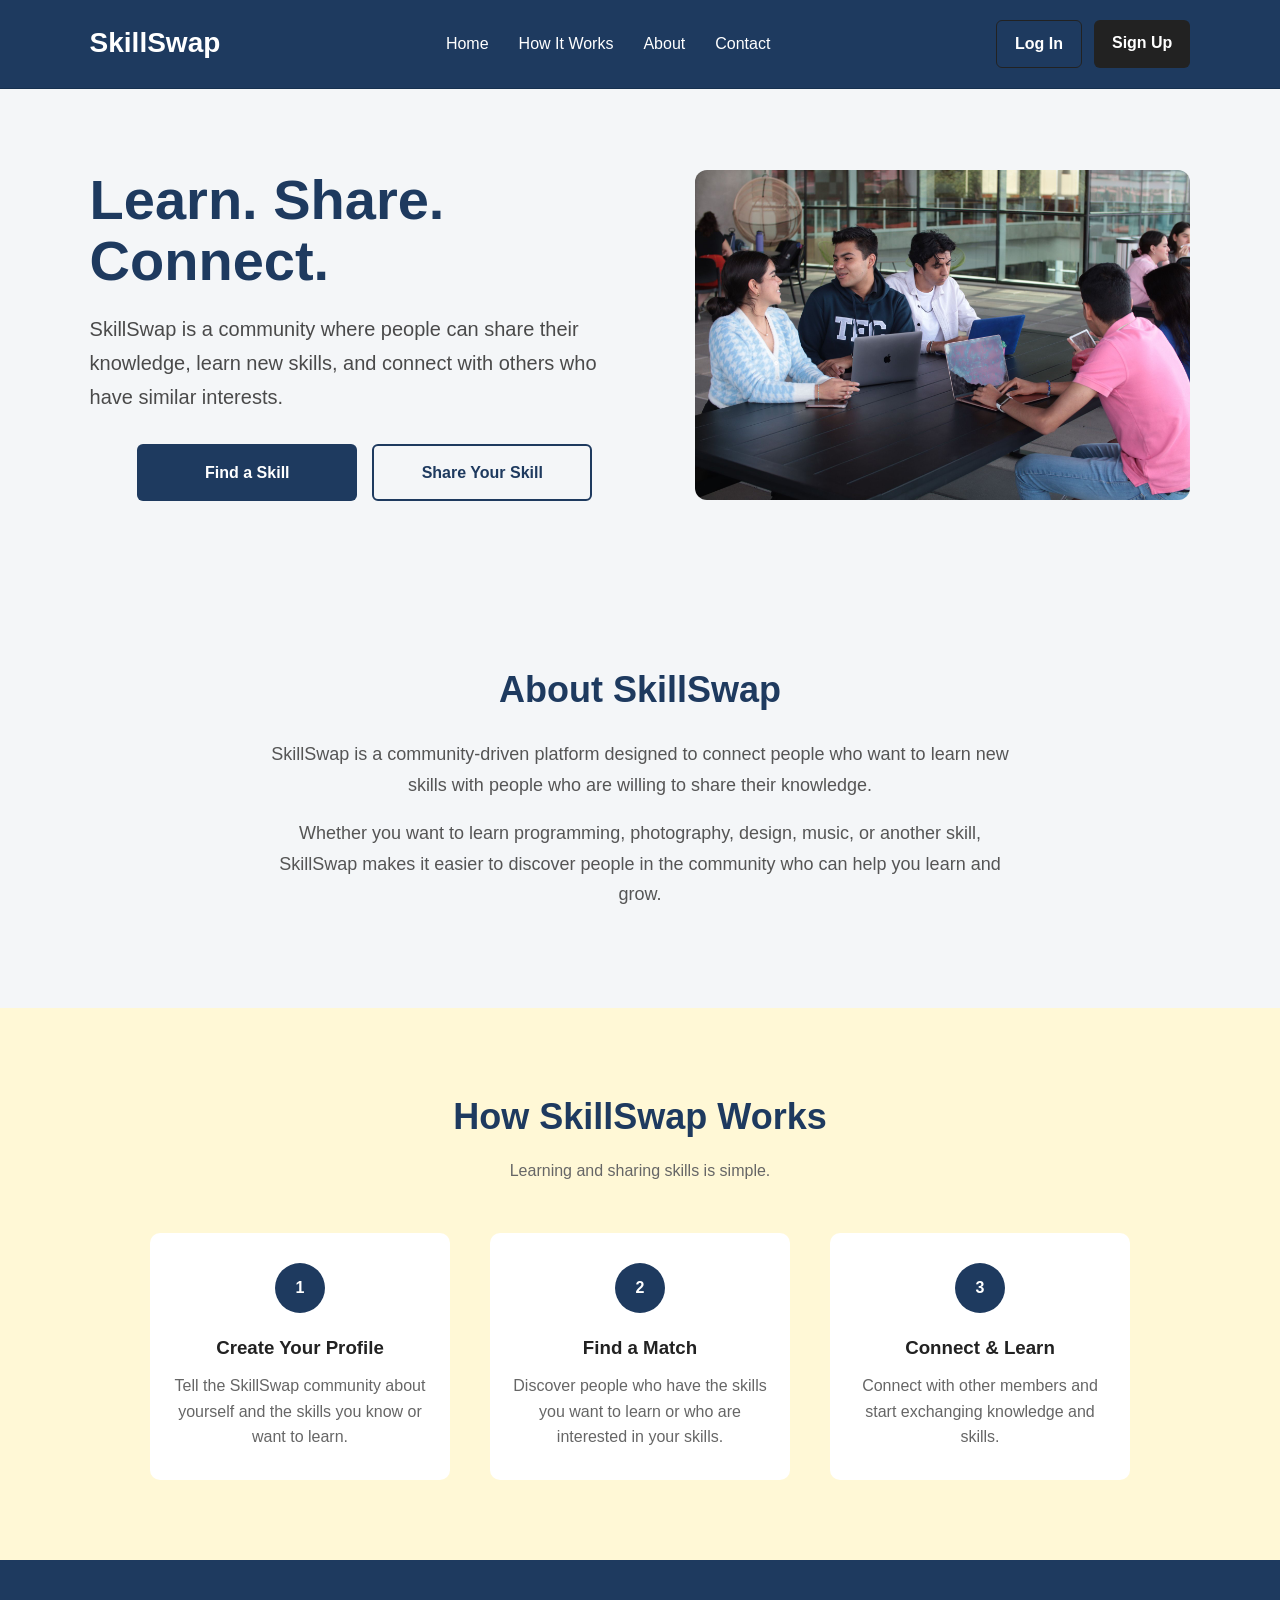
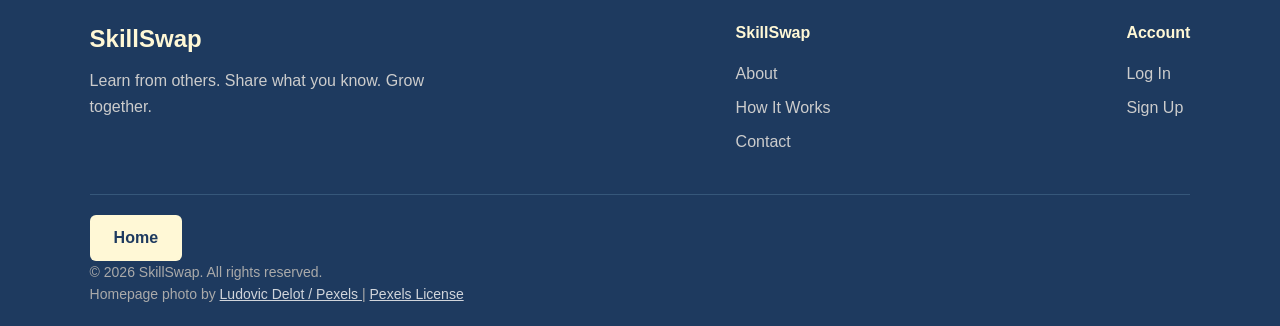
==== commit edef0b4b: "Complete SkillSwap Phase 4 final project" ====
--- a/index.html
+++ b/index.html
@@ -8,6 +8,10 @@
     <title>SkillSwap | Learn. Share. Connect.</title>
 
     <link rel="stylesheet" href="css/style.css">
+
+    <!-- SkillSwap browser tab icon -->
+    <link rel="icon" type="image/svg+xml" href="images/favicon.svg">
+
 </head>
 
 <body>
@@ -43,7 +47,21 @@
                 <li>
                     <a href="#about">About</a>
                 </li>
+
+                <li>
+                    <a href="contact.html">Contact</a>
+                </li>
             </ul>
+
+            <button
+                type="button"
+                id="notification-bell"
+                aria-label="View notifications"
+                hidden
+            >
+                🔔
+                <span id="notification-count" class="notification-count" hidden>0</span>
+            </button>
 
             <div class="nav-buttons">
                 <a href="#" class="login-button" id="login-button">Log In</a>
@@ -119,18 +137,21 @@
         type="text"
         id="signup-name"
         placeholder="Full name"
+        aria-label="Full name"
     >
 
     <input
         type="email"
         id="signup-email"
         placeholder="Email address"
-        >
+        aria-label="Email address"
+    >
 
     <input
         type="password"
         id="signup-password"
         placeholder="Password"
+        aria-label="Password"
     >
 
     <button id="create-account-button">
@@ -163,12 +184,14 @@
             <input
                 type="email"
                 id="login-email"
+                aria-label="Email address"
                 placeholder="Email address"
             >
 
             <input
                 type="password"
                 id="login-password"
+                aria-label="Password"
                 placeholder="Password"
             >
 
@@ -224,19 +247,6 @@
 
                 <p>
                     View the skills you can teach and the skills you want to learn.
-                </p>
-
-            </div>
-
-            <div class="dashboard-card" id="notifications-card">
-
-                <h3>
-                    Notifications
-                    <span id="notification-count" class="notification-count" hidden>0</span>
-                </h3>
-
-                <p>
-                    View connection requests and other SkillSwap notifications.
                 </p>
 
             </div>
@@ -276,7 +286,8 @@
             <input
                 type="text"
                 id="skill-input"
-                placeholder="What skill do you want to learn?"
+                placeholder="Enter a skill"
+                aria-label="Search for a skill"
             >
 
             <button id="search-button">
@@ -304,18 +315,21 @@
                 type="text"
                 id="name-input"
                 placeholder="Your name"
+                aria-label="Your name"
             >
 
             <input
                 type="text"
                 id="skill-share-input"
-                placeholder="What skill can you teach?"
+                placeholder="Skill you can teach"
+                aria-label="Skill you can teach"
             >
 
-            <textarea
+           <textarea
                 id="bio-input"
+                placeholder="Tell us about yourself"
                 maxlength="200"
-                placeholder="Tell us a little bit about your skill..."
+                aria-label="Your biography"
             ></textarea>
 
             <p id="bio-counter">0 /200 characters</p>
@@ -353,7 +367,40 @@
                 Explore skills shared by members of the SkillSwap community.
             </p>
 
+            <!-- Browse Skills Search -->
+            <div class="browse-skills-search">
+                <label for="browse-skills-search">
+                    Search available skills
+                </label>
+
+                <input
+                    type="search"
+                    id="browse-skills-search"
+                    placeholder="Search available skills..."
+                    autocomplete="off"
+                >
+            </div>
+
+            <p id="skills-result-count" aria-live="polite"></p>
+
             <div id="skills-container" class="skills-container">
+
+            </div>
+
+            <!-- Browse Skills Pagination -->
+            <div class="skills-pagination" id="skills-pagination">
+
+                <button type="button" id="skills-prev-btn" disabled>
+                    Previous
+                </button>
+
+                <span id="skills-page-info" aria-live="polite">
+                    Page 1 of 1
+                </span>
+
+                <button type="button" id="skills-next-btn" disabled>
+                    Next
+                </button>
 
             </div>
 
@@ -528,6 +575,7 @@
                 <a href="#about">About</a>
                 <a href="#how-it-works">How It Works</a>
                 <a href="#browse-skills" id="footer-browse-skills" hidden>Browse Skills</a>
+                <a href="contact.html">Contact</a>
             </div>
 
 
@@ -561,6 +609,12 @@
                    rel="noopener noreferrer">
                     Ludovic Delot / Pexels
                 </a>
+                 | 
+                <a href="https://www.pexels.com/license/"
+                target="_blank"
+                rel="noopener noreferrer">
+                    Pexels License
+                </a>
             </p>
 
         </div>
--- a/css/style.css
+++ b/css/style.css
@@ -11,10 +11,10 @@
     box-sizing: border-box;
 }
 
-body{
+body {
     font-family: 'Arial', sans-serif;
     line-height: 1.6;
-    background-color: #f4f4f4;
+    background-color: #fff8d6;
     color: #222;
 }
 
@@ -36,7 +36,7 @@
     border-bottom: 1px solid #16304f;
 }
 
- a {
+ #navbar-user-name {
     font-size: 28px;
     font-weight: bold;
     color: white;
@@ -95,6 +95,31 @@
 #logout-button:hover {
     background-color: #d4a72c;
     color: #1e3a5f;
+}
+
+/* Navigation Notification Bell */
+#notification-bell {
+    position: relative;
+    background: transparent;
+    border: none;
+    color: white;
+    font-size: 24px;
+    padding: 8px 12px;
+    cursor: pointer;
+    border-radius: 8px;
+}
+
+#notification-bell:hover {
+    background-color: rgba(255, 255, 255, 0.15);
+}
+
+#notification-bell:focus-visible {
+    outline: 3px solid #d4af37;
+    outline-offset: 3px;
+}
+
+#notification-bell[hidden] {
+    display: none;
 }
 
 /* ===============================
@@ -326,10 +351,6 @@
 
 .footer-links a {
     color: #cccccc;
-}
-
-.footer-links a {
-    color: #cccccc;
     font-size: 16px;
     font-weight: normal;
     line-height: 1.6;
@@ -379,7 +400,7 @@
     .nav-links {
         flex-wrap: wrap;
         justify-content: center;
-        column-gap: 20px;
+        column-gap: 12px;
         row-gap: 8px;
     }
 
@@ -398,10 +419,6 @@
     .hero-buttons a {
         font-size: 16px;
         padding: 12px 20px;
-    }
-    
-    .skills-container{
-        grid-template-columns: repeat(2, 1fr);
     }
     
     .steps {
@@ -413,10 +430,6 @@
         flex-direction: column;
     }
 
-}
-
-body {
-    background-color: #fff8d6;
 }
 
 /* ===============================
@@ -712,7 +725,7 @@
     max-width: 900px;
     margin: 0 auto;
     display: grid;
-    grid-template-columns: repeat(4,1fr);
+    grid-template-columns: repeat(3, minmax(0, 1fr));
     gap: 20px;
 }
 
@@ -731,6 +744,7 @@
     font-size: 17px;
     text-align: center;
     transition: 0.2s;
+    cursor: pointer;
 }
 
 .browse-skill-card:hover {
@@ -869,7 +883,7 @@
 #signup-result.error {
     background-color: #fdecea;
     color: #b3261e;
-    border: 1px solid #f5c2c0
+    border: 1px solid #f5c2c0;
 }
 
 /* ===============================
@@ -1210,15 +1224,21 @@
 ===================================== */
 
 .notification-count {
-    display: inline-block;
-    background-color: #1e3a5f;
+    position: absolute;
+    top: 0;
+    right: 0;
+    display: inline-flex;
+    align-items: center;
+    justify-content: center;
+    min-width: 20px;
+    height: 20px;
+    padding: 2px 5px;
+    background-color: #b42318;
     color: #ffffff;
-    font-size: 13px;
+    border-radius: 50px;
+    font-size: 12px;
     font-weight: 700;
-    padding: 4px 9px;
-    border-radius: 50px;
-    margin-left: 8px;
-    vertical-align: middle;
+    line-height: 1;
 }
 
 .notification-count[hidden] {
@@ -1456,4 +1476,327 @@
 .remove-skill-button:disabled {
     opacity: 0.4;
     cursor: not-allowed;
+}
+
+/* Small Mobile Screens */
+@media (max-width: 480px) {
+    .skills-container {
+        grid-template-columns: minmax(0, 1fr);
+    }
+}
+
+/* My Connections - Message Button */
+.message-connection-button {
+    background-color: #1e3a5f;
+    color: #ffffff;
+    border: none;
+    border-radius: 6px;
+    padding: 10px 18px;
+    font-size: 14px;
+    font-weight: 600;
+    cursor: pointer;
+    transition: background-color 0.2s ease;
+}
+
+.message-connection-button:hover {
+    background-color: #d4a72c;
+    color: #1e3a5f;
+}
+
+.message-connection-button:focus-visible {
+    outline: 3px solid #d4af37;
+    outline-offset: 3px;
+}
+
+/* Messages Page - Send Message Button */
+#send-message-button {
+    background-color: #1e3a5f;
+    color: #ffffff;
+    border: none;
+    border-radius: 6px;
+    padding: 12px 24px;
+    font-size: 16px;
+    font-weight: 600;
+    cursor: pointer;
+    transition: background-color 0.2s ease;
+}
+
+#send-message-button:hover {
+    background-color: #d4a72c;
+    color: #1e3a5f;
+}
+
+#send-message-button:focus-visible {
+    outline: 3px solid #d4af37;
+    outline-offset: 3px;
+}
+
+#send-message-button:disabled {
+    background-color: #cccccc;
+    color: #555555;
+    cursor: not-allowed;
+}
+
+/* =====================================
+   Mutual Skill Match Indicator
+   ===================================== */
+
+.mutual-match-badge {
+    display: block;
+    width: fit-content;
+    margin: 8px auto 0;
+    padding: 5px 10px;
+    background-color: #e8f5e9;
+    color: #1b5e20;
+    border: 1px solid #a5d6a7;
+    border-radius: 6px;
+    font-size: 0.8rem;
+    font-weight: 600;
+    text-align: center;
+}
+
+/* =====================================
+   Browse Skills Search and Pagination
+   ===================================== */
+
+.browse-skills-search {
+    display: flex;
+    flex-direction: column;
+    gap: 10px;
+    max-width: 600px;
+    margin: 0 auto 15px;
+}
+
+.browse-skills-search label {
+    color: #1d3659;
+    font-size: 1rem;
+    font-weight: 600;
+    text-align: left;
+}
+
+#browse-skills-search {
+    width: 100%;
+    box-sizing: border-box;
+    padding: 14px 16px;
+    border: 1px solid #cccccc;
+    border-radius: 8px;
+    background-color: #ffffff;
+    font-family: inherit;
+    font-size: 1rem;
+}
+
+#browse-skills-search:focus {
+    outline: 2px solid #1d3659;
+    outline-offset: 2px;
+}
+
+/* Browse Skills Pagination */
+
+.skills-pagination {
+    display: flex;
+    justify-content: center;
+    align-items: center;
+    flex-wrap: wrap;
+    gap: 15px;
+    margin-top: 25px;
+}
+
+.skills-pagination button {
+    min-width: 100px;
+    padding: 10px 20px;
+    background-color: #1d3659;
+    color: #ffffff;
+    border: 1px solid #1d3659;
+    border-radius: 8px;
+    font-family: inherit;
+    font-size: 1rem;
+    font-weight: 600;
+    cursor: pointer;
+    transition: background-color 0.2s ease;
+}
+
+.skills-pagination button:hover:not(:disabled) {
+    background-color: #d4af37;
+    border-color: #d4af37;
+    color: #1d3659;
+}
+
+.skills-pagination button:disabled {
+    background-color: #e2e2e2;
+    color: #777777;
+    border-color: #cccccc;
+    cursor: not-allowed;
+}
+
+#skills-page-info {
+    color: #1d3659;
+    font-size: 1rem;
+    font-weight: 600;
+}
+
+/* Browse Skills Result Counter */
+
+#skills-result-count {
+    color: #555555;
+    font-size: 0.95rem;
+    font-weight: 500;
+    text-align: center;
+    margin: 10px 0 25px;
+}
+
+/* Browse Skills Empty Results */
+
+.no-skills-message {
+    grid-column: 1 / -1;
+    width: 100%;
+    padding: 25px 15px;
+    box-sizing: border-box;
+    color: #555555;
+    font-size: 1rem;
+    text-align: center;
+}
+
+/* ===============================
+   Contact Page
+   =============================== */
+
+.contact-section {
+    padding: 60px 20px;
+}
+
+.contact-content {
+    max-width: 700px;
+    margin: 0 auto;
+}
+
+.contact-content h1 {
+    color: #1d3659;
+    font-size: 2rem;
+    text-align: center;
+    margin-bottom: 15px;
+}
+
+.contact-content > p {
+    color: #555555;
+    text-align: center;
+    line-height: 1.6;
+    margin-bottom: 30px;
+}
+
+.contact-form {
+    display: flex;
+    flex-direction: column;
+    background-color: #ffffff;
+    padding: 35px;
+    border-radius: 12px;
+    box-shadow: 0 4px 15px rgba(0, 0, 0, 0.08);
+}
+
+.contact-form label {
+    color: #1d3659;
+    font-size: 1rem;
+    font-weight: 600;
+    margin-bottom: 8px;
+}
+
+.contact-form input,
+.contact-form textarea {
+    width: 100%;
+    padding: 12px 15px;
+    margin-bottom: 20px;
+    border: 1px solid #cccccc;
+    border-radius: 6px;
+    font-family: inherit;
+    font-size: 1rem;
+    box-sizing: border-box;
+    transition: border-color 0.2s ease;
+}
+
+.contact-form input:focus,
+.contact-form textarea:focus {
+    outline: 2px solid #d4af37;
+    outline-offset: 2px;
+    border-color: #1d3659;
+}
+
+.contact-form textarea {
+    resize: vertical;
+    min-height: 140px;
+}
+
+.contact-form button {
+    background-color: #1d3659;
+    color: #ffffff;
+    padding: 14px 20px;
+    border: none;
+    border-radius: 6px;
+    font-size: 1rem;
+    font-weight: 600;
+    cursor: pointer;
+    transition: background-color 0.2s ease,
+                color 0.2s ease;
+}
+
+.contact-form button:hover {
+    background-color: #d4af37;
+    color: #1d3659;
+}
+
+/* Contact Page - Mobile Responsiveness */
+
+@media (max-width: 600px) {
+
+    .contact-section {
+        padding: 40px 15px;
+    }
+
+    .contact-content h1 {
+        font-size: 1.75rem;
+    }
+
+    .contact-form {
+        padding: 20px;
+    }
+
+    .contact-form input,
+    .contact-form textarea {
+        font-size: 1rem;
+    }
+
+}
+
+/* Contact Form Validation Feedback */
+
+#contact-result:not(:empty) {
+    margin-top: 15px;
+    padding: 12px;
+    border-radius: 6px;
+    text-align: center;
+    font-size: 0.95rem;
+    font-weight: 500;
+    line-height: 1.5;
+}
+
+#contact-result.error {
+    color: #b91c1c;
+    background-color: #fef2f2;
+    border: 1px solid #fecaca;
+}
+
+#contact-result.success {
+    color: #166534;
+    background-color: #f0fdf4;
+    border: 1px solid #bbf7d0;
+}
+
+/* Footer Navigation Hover Effect */
+
+.footer-links a {
+    transition: color 0.2s ease;
+}
+
+.footer-links a:hover,
+.footer-links a:focus-visible {
+    color: #d4af37;
+    text-decoration: underline;
 }
